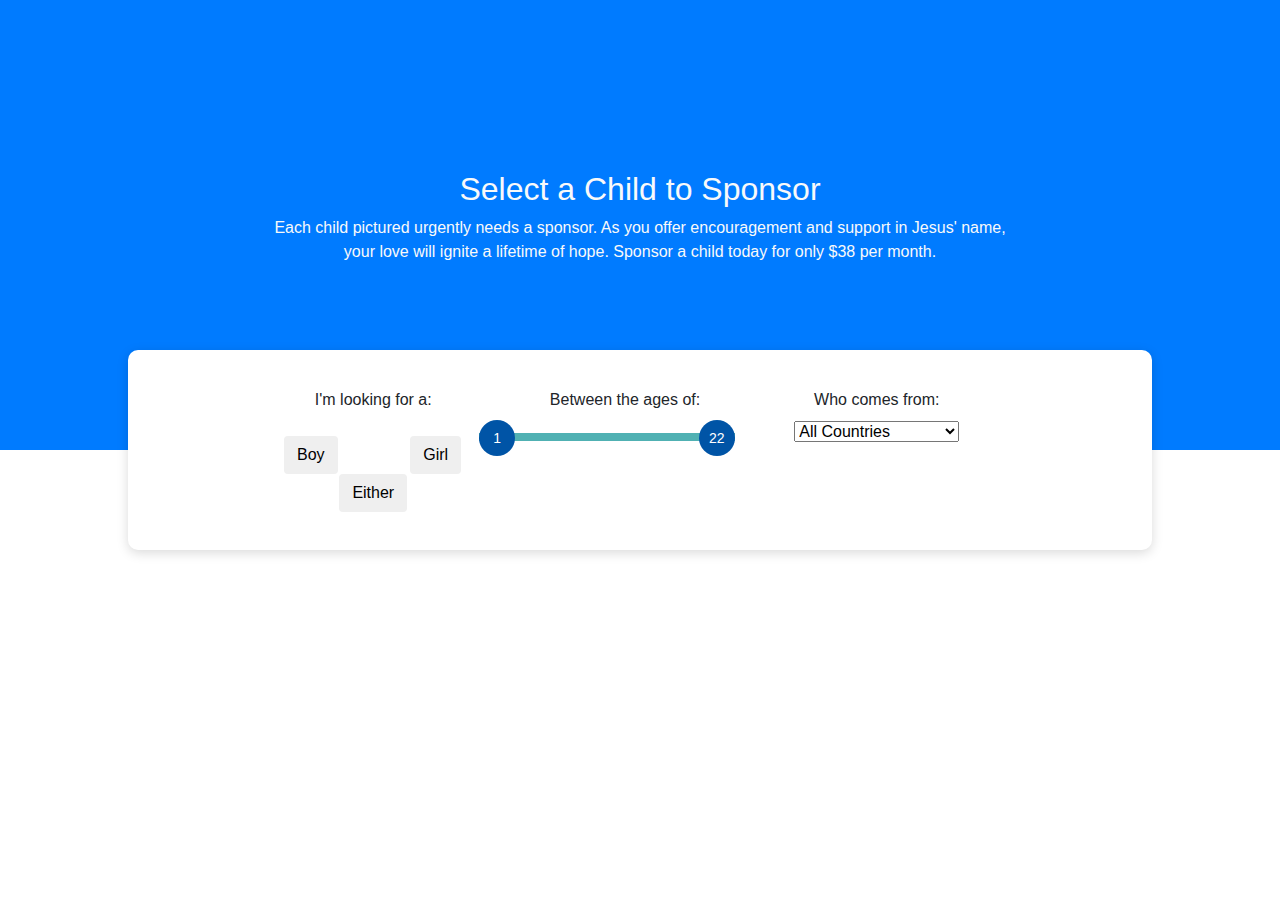
==== index.html @ 18fbce03 "first commit" ====
<!DOCTYPE html>
<html lang="en">
<head>
    <meta charset="UTF-8">
    <meta http-equiv="X-UA-Compatible" content="IE=edge">
    <meta name="viewport" content="width=device-width, initial-scale=1.0">
    <title>Sponsor A Child</title>
    <link rel="stylesheet" href="https://cdn.jsdelivr.net/npm/bootstrap@4.0.0/dist/css/bootstrap.min.css" integrity="sha384-Gn5384xqQ1aoWXA+058RXPxPg6fy4IWvTNh0E263XmFcJlSAwiGgFAW/dAiS6JXm" crossorigin="anonymous">
    <link rel="stylesheet" href="style.css">
</head>
<body>

    <div id="main">
        <div class="herosection bg-primary text-light text-center">
            <h2>Select a Child to Sponsor</h2>
            <p>Each child pictured urgently needs a sponsor. As you offer encouragement and support in Jesus' name,<br>
                your love will ignite a lifetime of hope. Sponsor a child today for only $38 per month.</p>
        </div>
        <div class="container-fluid nextsection">
        <form>
            <div class="row w-100">
              <div class="col p-2 m-2 text-center">
                <div>
                    <div class="text-center m-b-2 text-1 mb-4">I'm looking for a:</div>
                    <div class="button-array row">
                        <div class="col">
                            <button class="button-array__button btn" value="Male" aria-label="Search for a boy">Boy</button>
                        </div>
                        <div class="col">
                            <button class="button-array__button btn" value="Female" aria-label="Search for a girl">Girl</button>
                        </div>
                        <div class="col">
                            <button class="button-array__button btn" value="" aria-label="Search for a boy or girl" selected="">Either</button>
                        </div>
                    </div>
                </div>
              </div>
              <div class="col p-2 m-2 text-center">
                    <div class="text-center">
                        <div class="m-b-2 text-1"><label for="AgeMinFilter">Between the ages of:</label></div>
                        <div class="number-range" min="1" max="22">
                            <input type="hidden" class="number-range__min" value="1">
                            <input type="hidden" class="number-range__max" value="22">
                            <div class="number-range__slider" style="margin-left:-36px;">
                                <button class="number-range__button is-start" id="AgeMinFilter">1</button>
                                <button class="number-range__button is-end">22</button>
                            </div>
                        </div>
                    </div>
              </div>
              <div class="col p-2 m-2 text-center">
                        <div class="text-center m-b-2 text-1">
                            <label for="CountryFilter">Who comes from:</label>
                        </div>
                        <select class="select" id="CountryFilter">
                            <option value="">All Countries</option>
                                <option value="Bangladesh">Bangladesh</option>
                                <option value="Bolivia">Bolivia</option>
                                <option value="Brazil">Brazil</option>
                                <option value="Burkina Faso">Burkina Faso</option>
                                <option value="Colombia">Colombia</option>
                                <option value="Dominican Republic">Dominican Republic</option>
                                <option value="Ecuador">Ecuador</option>
                                <option value="El Salvador">El Salvador</option>
                                <option value="Ethiopia">Ethiopia</option>
                                <option value="Ghana">Ghana</option>
                                <option value="Guatemala">Guatemala</option>
                                <option value="Haiti">Haiti</option>
                                <option value="Honduras">Honduras</option>
                                <option value="Indonesia">Indonesia</option>
                                <option value="Kenya">Kenya</option>
                                <option value="Mexico">Mexico</option>
                                <option value="Nicaragua">Nicaragua</option>
                                <option value="Peru">Peru</option>
                                <option value="Philippines">Philippines</option>
                                <option value="Rwanda">Rwanda</option>
                                <option value="Sri Lanka">Sri Lanka</option>
                                <option value="Tanzania">Tanzania</option>
                                <option value="Thailand">Thailand</option>
                                <option value="Togo">Togo</option>
                                <option value="Uganda">Uganda</option>
                        </select>
                    </div>
              </div>
      
          </form>
        </div>
    </div>
    

    <script src="https://code.jquery.com/jquery-3.2.1.slim.min.js" integrity="sha384-KJ3o2DKtIkvYIK3UENzmM7KCkRr/rE9/Qpg6aAZGJwFDMVNA/GpGFF93hXpG5KkN" crossorigin="anonymous"></script>
<script src="https://cdn.jsdelivr.net/npm/popper.js@1.12.9/dist/umd/popper.min.js" integrity="sha384-ApNbgh9B+Y1QKtv3Rn7W3mgPxhU9K/ScQsAP7hUibX39j7fakFPskvXusvfa0b4Q" crossorigin="anonymous"></script>
<script src="https://cdn.jsdelivr.net/npm/bootstrap@4.0.0/dist/js/bootstrap.min.js" integrity="sha384-JZR6Spejh4U02d8jOt6vLEHfe/JQGiRRSQQxSfFWpi1MquVdAyjUar5+76PVCmYl" crossorigin="anonymous"></script>
</body>
</html>
---- style.css ----
* {
    margin: 0;
    padding: 0;
    box-sizing: border-box;
}
html, body {
    width: 100%;
    height: 100%;
}
#main {
    width: 100%;
    height: 100%;
}
.herosection {
    width: 100%;
    height: 50vh;
    background-color: aliceblue;
    display: flex;
    flex-direction: column;
    align-items: center;
    justify-content: center;
    margin-left: auto;
    margin-right: auto;
    z-index: -1;
}
.nextsection {
    width: 80%;
    margin-left: auto;
    margin-right: auto;
    height: 200px !important;
    border-radius: 10px !important;
    box-shadow: 0 3px 12px rgba(0,0,0,0.15);
    display: flex;
    justify-content: center;
    align-items: center;
    margin-top: -100px;
    z-index: 9;
    background-color: #fff;
}
form {
    width: 80% !important;
    padding: 20px;
}
.number-range__slider {
    position: relative;
    z-index: 1;
}
.number-range__button {
    position: absolute;
    top: 0;
    z-index: 1;
    background: #0054a6;
    color: #fff;
    font-size: 14px;
    display: flex;
    align-items: center;
    justify-content: center;
    height: 2.25rem;
    width: 2.25rem;
    border-radius: 50%;
    border: 0;
    cursor: pointer;
    line-height: 1em;
}
.number-range__slider:after {
    content: ' ';
    display: block;
    position: absolute;
    left: 0;
    top: calc(50% + 13px);
    z-index: 0;
    width: 100%;
    height: 8px;
    background: #50B1B3;
}
.number-range__button.is-end {
    right: 0;
}
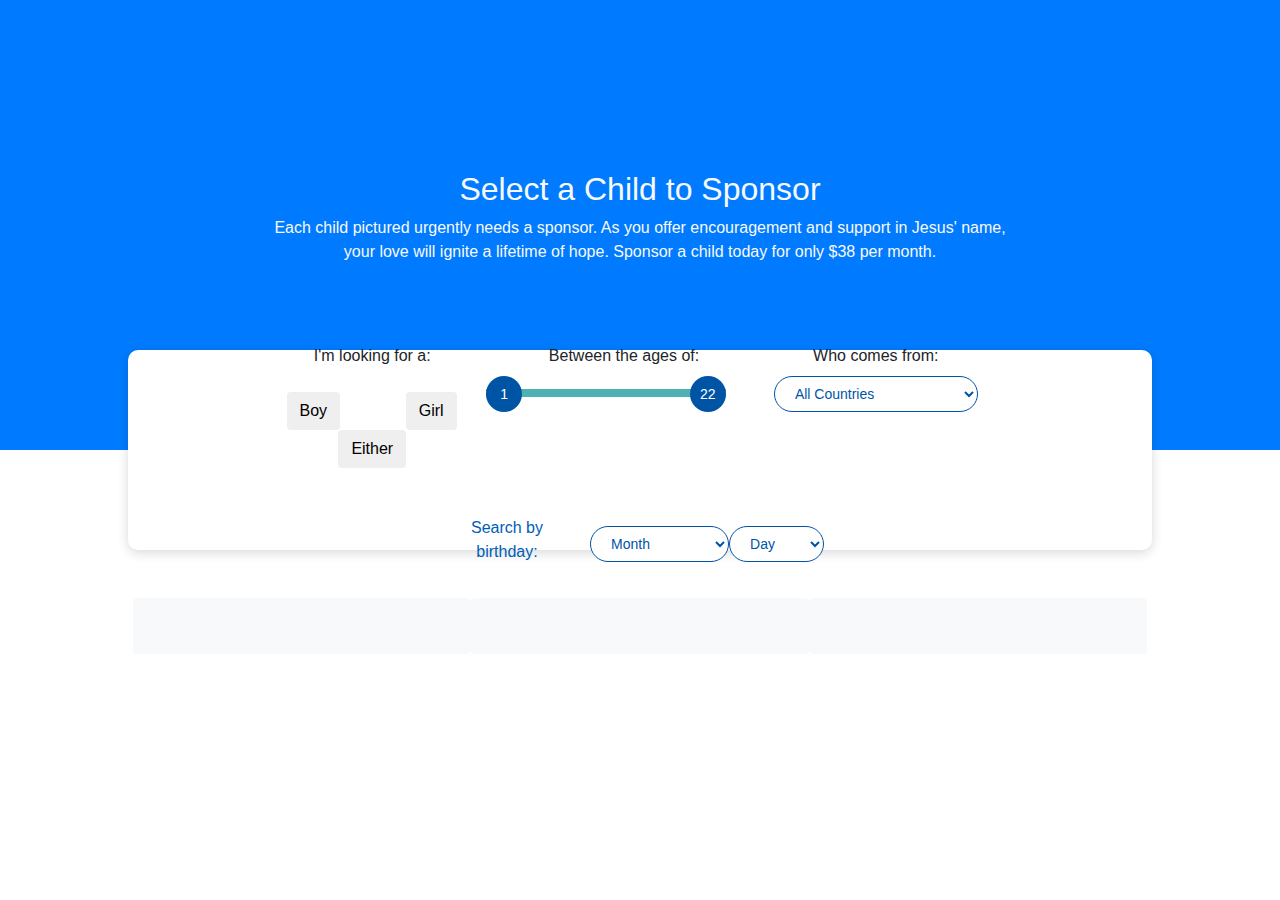
==== commit 4fe375d9: "Next Section Create" ====
--- a/index.html
+++ b/index.html
@@ -81,9 +81,85 @@
                                 <option value="Uganda">Uganda</option>
                         </select>
                     </div>
+                    <div class="birthday-options bg-blue100 p-3 p-md-tb-5 p-md-rl-6 order-0 order-md-1">
+                        <div class="row justify-content-center align-items-center g-1">
+                            <label class="col-12 col-sm-none text-blue d-sm-flex align-items-center text-center m-b-2 m-sm-b-0" for="BirthMonthFilter">
+                                <span class="text-1 text-center">Search by birthday:</span>
+                            </label>
+                            <div class="col-none">
+                                <select class="select" id="BirthMonthFilter" aria-label="Birth Month">
+                                    <option value="">Month</option>
+                                    <option value="1">January</option>
+                                    <option value="2">February</option>
+                                    <option value="3">March</option>
+                                    <option value="4">April</option>
+                                    <option value="5">May</option>
+                                    <option value="6">June</option>
+                                    <option value="7">July</option>
+                                    <option value="8">August</option>
+                                    <option value="9">September</option>
+                                    <option value="10">October</option>
+                                    <option value="11">November</option>
+                                    <option value="12">December</option>
+                                </select>
+                            </div>
+                            <div class="col-none">
+                                <select class="select" id="BirthDayFilter" aria-label="Birth Day">
+                                    <option value="">Day</option>
+                                        <option value="1">1</option>
+                                        <option value="2">2</option>
+                                        <option value="3">3</option>
+                                        <option value="4">4</option>
+                                        <option value="5">5</option>
+                                        <option value="6">6</option>
+                                        <option value="7">7</option>
+                                        <option value="8">8</option>
+                                        <option value="9">9</option>
+                                        <option value="10">10</option>
+                                        <option value="11">11</option>
+                                        <option value="12">12</option>
+                                        <option value="13">13</option>
+                                        <option value="14">14</option>
+                                        <option value="15">15</option>
+                                        <option value="16">16</option>
+                                        <option value="17">17</option>
+                                        <option value="18">18</option>
+                                        <option value="19">19</option>
+                                        <option value="20">20</option>
+                                        <option value="21">21</option>
+                                        <option value="22">22</option>
+                                        <option value="23">23</option>
+                                        <option value="24">24</option>
+                                        <option value="25">25</option>
+                                        <option value="26">26</option>
+                                        <option value="27">27</option>
+                                        <option value="28">28</option>
+                                        <option value="29">29</option>
+                                        <option value="30">30</option>
+                                        <option value="31">31</option>
+                                </select>
+                            </div>
+                        </div>
+                    </div>
               </div>
       
           </form>
+        </div>
+        
+        <div class="container-fluid">
+            <div class="container">
+                <div class="row m-5">
+                  <div class="col-sm shadow p-3 mb-5 bg-light rounded">
+                    <img src="https://media.ci.org/t_thumb/f_auto,q_auto,w_300/v1646649920/ChildPhotos/Published/09258497_lzqyov.jpg" alt="">
+                  </div>
+                  <div class="col-sm shadow p-3 mb-5 bg-light  rounded">
+                    <img src="https://media.ci.org/t_thumb/f_auto,q_auto,w_300/v1646649920/ChildPhotos/Published/09258497_lzqyov.jpg" alt="">
+                  </div>
+                  <div class="col-sm shadow p-3 mb-5 bg-light  rounded">
+                    <img src="https://media.ci.org/t_thumb/f_auto,q_auto,w_300/v1646649920/ChildPhotos/Published/09258497_lzqyov.jpg" alt="">
+                  </div>
+                </div>
+              </div>
         </div>
     </div>
     
--- a/style.css
+++ b/style.css
@@ -75,4 +75,58 @@
 }
 .number-range__button.is-end {
     right: 0;
+}
+.col.p-2.m-2.text-center {
+    display: flex !important;
+    flex-direction: column !important;
+    margin-left: auto !important;
+    margin-right: auto !important;
+    padding: 24px !important;
+}
+.birthday-options {
+    border-top-right-radius: 0.5rem;
+    border-top-left-radius: 0.5rem;
+    width: 100%;
+}
+.g-1 {
+    margin-right: -0.5rem;
+    margin-left: -0.5rem;
+}
+.text-1 {
+    font-size: 16px;
+}
+.select {
+    width: 100%;
+    height: unset;
+    border: 1px solid #0054a6;
+    border-radius: 2rem;
+    background-color: #fff;
+    background-image: url(/multimedia/icon-arrow-down-blue.svg) !important;
+    background-size: 7px 4px !important;
+    background-repeat: no-repeat !important;
+    background-position: center right 1rem !important;
+    padding: 0.5rem 2rem 0.5rem 1rem;
+    color: #0054a6;
+    font-size: 14px;
+    line-height: 1em;
+}
+.justify-content-center {
+    justify-content: center;
+}
+.align-items-center {
+    align-items: center;
+}
+.row {
+    display: flex;
+    flex-wrap: wrap;
+    margin-right: -1rem;
+    margin-left: -1rem;
+}
+.text-blue {
+    color: #005eb8 !important;
+}
+.col-12 {
+
+    -ms-flex: 0 0 100%;
+    flex: 0 0 22% !important;
 }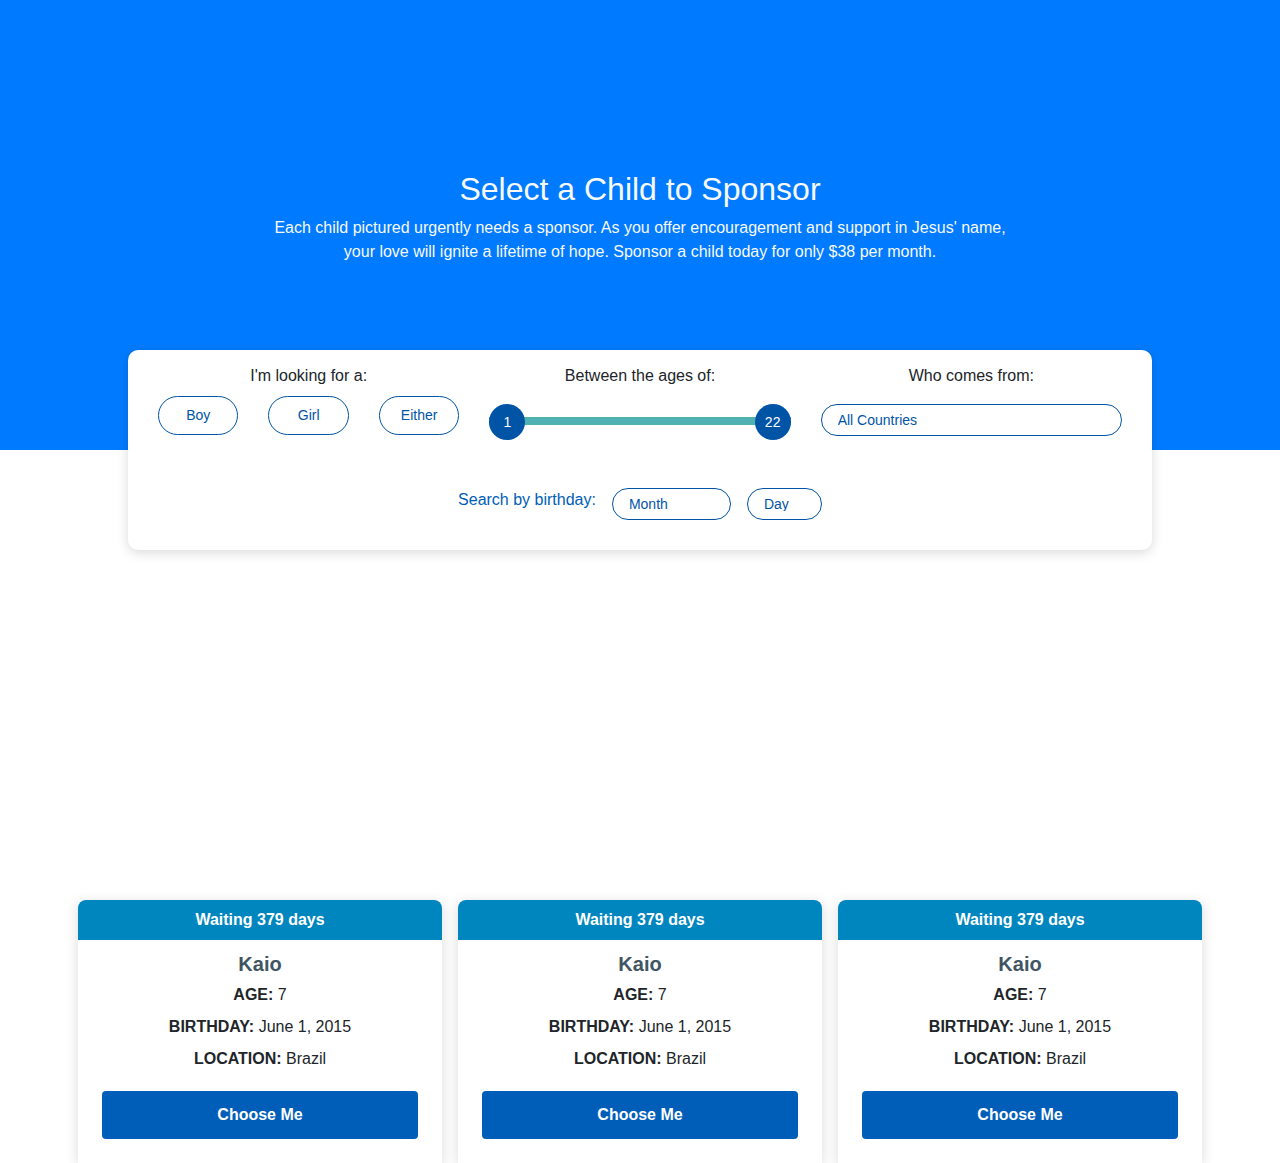
==== commit 3e08382b: "Merge pull request #2 from developermickey/mukeshbranch" ====
--- a/index.html
+++ b/index.html
@@ -17,150 +17,263 @@
                 your love will ignite a lifetime of hope. Sponsor a child today for only $38 per month.</p>
         </div>
         <div class="container-fluid nextsection">
-        <form>
-            <div class="row w-100">
-              <div class="col p-2 m-2 text-center">
-                <div>
-                    <div class="text-center m-b-2 text-1 mb-4">I'm looking for a:</div>
-                    <div class="button-array row">
-                        <div class="col">
-                            <button class="button-array__button btn" value="Male" aria-label="Search for a boy">Boy</button>
-                        </div>
-                        <div class="col">
-                            <button class="button-array__button btn" value="Female" aria-label="Search for a girl">Girl</button>
-                        </div>
-                        <div class="col">
-                            <button class="button-array__button btn" value="" aria-label="Search for a boy or girl" selected="">Either</button>
+            <div class="container">
+                <form id="contact-form" method="post" action="contact.php" role="form">
+                    <div class="controls">
+                        <div class="row">
+                            <div class="col-sm-4">
+                                <div class="form-group">
+                                    <div class="text-center m-b-2 text-1">I'm looking for a:</div>
+                                    <div class="button-array row m-rl-1">
+                                        <div class="col p-rl-1">
+                                            <button class="button-array__button" value="Male" aria-label="Search for a boy">Boy</button>
+                                        </div>
+                                        <div class="col p-rl-1">
+                                            <button class="button-array__button" value="Female" aria-label="Search for a girl">Girl</button>
+                                        </div>
+                                        <div class="col p-rl-1 m-md-t-3 m-lg-t-0">
+                                            <button class="button-array__button" value="" aria-label="Search for a boy or girl" selected="selected">Either</button>
+                                        </div>
+                                    </div>
+                                  
+                                </div>
+                            </div>
+                            <div class="col-sm-4">
+                                <div class="form-group">
+                                    <div class="text-center">
+                                        <div class="m-b-2 text-1"><label for="AgeMinFilter">Between the ages of:</label></div>
+                                        <div class="number-range" min="1" max="22">
+                                            <input type="hidden" class="number-range__min" value="1">
+                                            <input type="hidden" class="number-range__max" value="22">
+                                            <div class="number-range__slider" style="margin-left:-36px;">
+                                                <button class="number-range__button is-start" id="AgeMinFilter">1</button>
+                                                <button class="number-range__button is-end">22</button>
+                                            </div>
+                                        </div>
+                                    </div>
+                                   
+                                </div>
+                            </div>
+                            <div class="col-sm-4">
+                                <div class="form-group">
+                                    <div>
+                                        <div class="text-center m-b-2 text-1">
+                                            <label for="CountryFilter">Who comes from:</label>
+                                        </div>
+                                        <select class="select" id="CountryFilter">
+                                            <option value="">All Countries</option>
+                                                <option value="Bangladesh">Bangladesh</option>
+                                                <option value="Bolivia">Bolivia</option>
+                                                <option value="Brazil">Brazil</option>
+                                                <option value="Burkina Faso">Burkina Faso</option>
+                                                <option value="Colombia">Colombia</option>
+                                                <option value="Dominican Republic">Dominican Republic</option>
+                                                <option value="Ecuador">Ecuador</option>
+                                                <option value="El Salvador">El Salvador</option>
+                                                <option value="Ethiopia">Ethiopia</option>
+                                                <option value="Ghana">Ghana</option>
+                                                <option value="Guatemala">Guatemala</option>
+                                                <option value="Haiti">Haiti</option>
+                                                <option value="Honduras">Honduras</option>
+                                                <option value="Indonesia">Indonesia</option>
+                                                <option value="Kenya">Kenya</option>
+                                                <option value="Mexico">Mexico</option>
+                                                <option value="Nicaragua">Nicaragua</option>
+                                                <option value="Peru">Peru</option>
+                                                <option value="Philippines">Philippines</option>
+                                                <option value="Rwanda">Rwanda</option>
+                                                <option value="Sri Lanka">Sri Lanka</option>
+                                                <option value="Tanzania">Tanzania</option>
+                                                <option value="Thailand">Thailand</option>
+                                                <option value="Togo">Togo</option>
+                                                <option value="Uganda">Uganda</option>
+                                        </select>
+                                    </div>
+                                    
+                                </div>
+                            </div>
+                        </div>
+                        <div class="row mt-3">
+                            <div class="birthday-options bg-blue100 p-3 p-md-tb-5 p-md-rl-6 order-0 order-md-1">
+                                <div class="row justify-content-center align-items-center g-1">
+                                    <label class="col-12 col-sm-none text-blue d-sm-flex align-items-center text-center m-b-2 m-sm-b-0" for="BirthMonthFilter">
+                                        <div class="icon-circle m-r-2 d-none d-md-flex">
+                                            
+                                        </div>
+                                        <span class="text-1">Search by birthday:</span>
+                                    </label>
+                                    <div class="col-none">
+                                        <select class="select" id="BirthMonthFilter" aria-label="Birth Month">
+                                            <option value="">Month</option>
+                                            <option value="1">January</option>
+                                            <option value="2">February</option>
+                                            <option value="3">March</option>
+                                            <option value="4">April</option>
+                                            <option value="5">May</option>
+                                            <option value="6">June</option>
+                                            <option value="7">July</option>
+                                            <option value="8">August</option>
+                                            <option value="9">September</option>
+                                            <option value="10">October</option>
+                                            <option value="11">November</option>
+                                            <option value="12">December</option>
+                                        </select>
+                                    </div>
+                                    <div class="col-none">
+                                        <select class="select" id="BirthDayFilter" aria-label="Birth Day">
+                                            <option value="">Day</option>
+                                                <option value="1">1</option>
+                                                <option value="2">2</option>
+                                                <option value="3">3</option>
+                                                <option value="4">4</option>
+                                                <option value="5">5</option>
+                                                <option value="6">6</option>
+                                                <option value="7">7</option>
+                                                <option value="8">8</option>
+                                                <option value="9">9</option>
+                                                <option value="10">10</option>
+                                                <option value="11">11</option>
+                                                <option value="12">12</option>
+                                                <option value="13">13</option>
+                                                <option value="14">14</option>
+                                                <option value="15">15</option>
+                                                <option value="16">16</option>
+                                                <option value="17">17</option>
+                                                <option value="18">18</option>
+                                                <option value="19">19</option>
+                                                <option value="20">20</option>
+                                                <option value="21">21</option>
+                                                <option value="22">22</option>
+                                                <option value="23">23</option>
+                                                <option value="24">24</option>
+                                                <option value="25">25</option>
+                                                <option value="26">26</option>
+                                                <option value="27">27</option>
+                                                <option value="28">28</option>
+                                                <option value="29">29</option>
+                                                <option value="30">30</option>
+                                                <option value="31">31</option>
+                                        </select>
+                                    </div>
+                                </div>
+                            </div>
+                        </div>
+                    </div>
+            
+                   
+                    </div>
+                </form>
+            </div>
+        </div>
+       <div class="container">
+        <div class="container-lg p-tb-5">
+            <div class="row g-1 child-results">
+                <div class="child-card col-12 col-xs-6 col-md-4 m-tb-2">
+                    <div class="position-relative box-shadow-2 rounded-2 text-0 text-md-1 text-center">
+                        
+                            <div class="child-card__banner position-absolute top-0 left-0 z-10 w-100 bg-teal text-white p-2 rounded-tr-2 rounded-tl-2 text-700 text-center">
+                                Waiting 379 days
+                            </div>
+                        
+                        <a class="child-card__image position-realtive z-0 aspect-square rounded-tr-2 rounded-tl-2 bg-gray200" href="/sponsor_a_child/child-biography.htm?gid=09740630&amp;source=" title="An unsponsored boy named Kaio from Brazil who has waited 379 days for a sponsor">
+                            <img class="new" src="https://media.ci.org/t_thumb/f_auto,q_auto,w_300/v1644952578/ChildPhotos/Published/09740630_horiyp.jpg" alt="image of Kaio">
+                        </a>
+                        <div class="child-card__info p-3 p-md-4">
+                            <div class="child-card__name text-3 text-700 m-b-3">
+                                <a class="text-gray text-none" href="/sponsor_a_child/child-biography.htm?gid=09740630&amp;source=" title="An unsponsored boy named Kaio from Brazil who has waited 379 days for a sponsor">
+                                    Kaio
+                                </a>
+                            </div>
+                            <div class="child-card__age p-1 b-w-0 b-w-b-1 b-c-gray300 b-s-solid">
+                                <strong class="text-uppercase">Age:</strong>
+                                7
+                            </div>
+                            <div class="child-card__birthday p-1 b-w-0 b-w-b-1 b-c-gray300 b-s-solid">
+                                <strong class="d-block d-lg-inline text-uppercase">Birthday:</strong>
+                                June 1, 2015
+                            </div>
+                            <div class="child-card__location p-1 b-w-0 b-w-b-1 b-c-gray300 b-s-solid">
+                                <strong class="d-block d-lg-inline text-uppercase">Location:</strong>
+                                Brazil
+                            </div>
+                            <a class="child-card__button d-block w-100 bg-blue text-white text-center m-t-4 p-tb-3 p-rl-4 rounded-1 text-0 text-700 text-none" href="/sponsor_a_child/child-biography.htm?gid=09740630&amp;source=" title="An unsponsored boy named Kaio from Brazil who has waited 379 days for a sponsor">
+                                Choose Me
+                            </a>
                         </div>
                     </div>
                 </div>
-              </div>
-              <div class="col p-2 m-2 text-center">
-                    <div class="text-center">
-                        <div class="m-b-2 text-1"><label for="AgeMinFilter">Between the ages of:</label></div>
-                        <div class="number-range" min="1" max="22">
-                            <input type="hidden" class="number-range__min" value="1">
-                            <input type="hidden" class="number-range__max" value="22">
-                            <div class="number-range__slider" style="margin-left:-36px;">
-                                <button class="number-range__button is-start" id="AgeMinFilter">1</button>
-                                <button class="number-range__button is-end">22</button>
-                            </div>
-                        </div>
-                    </div>
-              </div>
-              <div class="col p-2 m-2 text-center">
-                        <div class="text-center m-b-2 text-1">
-                            <label for="CountryFilter">Who comes from:</label>
-                        </div>
-                        <select class="select" id="CountryFilter">
-                            <option value="">All Countries</option>
-                                <option value="Bangladesh">Bangladesh</option>
-                                <option value="Bolivia">Bolivia</option>
-                                <option value="Brazil">Brazil</option>
-                                <option value="Burkina Faso">Burkina Faso</option>
-                                <option value="Colombia">Colombia</option>
-                                <option value="Dominican Republic">Dominican Republic</option>
-                                <option value="Ecuador">Ecuador</option>
-                                <option value="El Salvador">El Salvador</option>
-                                <option value="Ethiopia">Ethiopia</option>
-                                <option value="Ghana">Ghana</option>
-                                <option value="Guatemala">Guatemala</option>
-                                <option value="Haiti">Haiti</option>
-                                <option value="Honduras">Honduras</option>
-                                <option value="Indonesia">Indonesia</option>
-                                <option value="Kenya">Kenya</option>
-                                <option value="Mexico">Mexico</option>
-                                <option value="Nicaragua">Nicaragua</option>
-                                <option value="Peru">Peru</option>
-                                <option value="Philippines">Philippines</option>
-                                <option value="Rwanda">Rwanda</option>
-                                <option value="Sri Lanka">Sri Lanka</option>
-                                <option value="Tanzania">Tanzania</option>
-                                <option value="Thailand">Thailand</option>
-                                <option value="Togo">Togo</option>
-                                <option value="Uganda">Uganda</option>
-                        </select>
-                    </div>
-                    <div class="birthday-options bg-blue100 p-3 p-md-tb-5 p-md-rl-6 order-0 order-md-1">
-                        <div class="row justify-content-center align-items-center g-1">
-                            <label class="col-12 col-sm-none text-blue d-sm-flex align-items-center text-center m-b-2 m-sm-b-0" for="BirthMonthFilter">
-                                <span class="text-1 text-center">Search by birthday:</span>
-                            </label>
-                            <div class="col-none">
-                                <select class="select" id="BirthMonthFilter" aria-label="Birth Month">
-                                    <option value="">Month</option>
-                                    <option value="1">January</option>
-                                    <option value="2">February</option>
-                                    <option value="3">March</option>
-                                    <option value="4">April</option>
-                                    <option value="5">May</option>
-                                    <option value="6">June</option>
-                                    <option value="7">July</option>
-                                    <option value="8">August</option>
-                                    <option value="9">September</option>
-                                    <option value="10">October</option>
-                                    <option value="11">November</option>
-                                    <option value="12">December</option>
-                                </select>
-                            </div>
-                            <div class="col-none">
-                                <select class="select" id="BirthDayFilter" aria-label="Birth Day">
-                                    <option value="">Day</option>
-                                        <option value="1">1</option>
-                                        <option value="2">2</option>
-                                        <option value="3">3</option>
-                                        <option value="4">4</option>
-                                        <option value="5">5</option>
-                                        <option value="6">6</option>
-                                        <option value="7">7</option>
-                                        <option value="8">8</option>
-                                        <option value="9">9</option>
-                                        <option value="10">10</option>
-                                        <option value="11">11</option>
-                                        <option value="12">12</option>
-                                        <option value="13">13</option>
-                                        <option value="14">14</option>
-                                        <option value="15">15</option>
-                                        <option value="16">16</option>
-                                        <option value="17">17</option>
-                                        <option value="18">18</option>
-                                        <option value="19">19</option>
-                                        <option value="20">20</option>
-                                        <option value="21">21</option>
-                                        <option value="22">22</option>
-                                        <option value="23">23</option>
-                                        <option value="24">24</option>
-                                        <option value="25">25</option>
-                                        <option value="26">26</option>
-                                        <option value="27">27</option>
-                                        <option value="28">28</option>
-                                        <option value="29">29</option>
-                                        <option value="30">30</option>
-                                        <option value="31">31</option>
-                                </select>
-                            </div>
-                        </div>
-                    </div>
-              </div>
-      
-          </form>
+                <div class="child-card col-12 col-xs-6 col-md-4 m-tb-2">
+                    <div class="position-relative box-shadow-2 rounded-2 text-0 text-md-1 text-center">
+                        
+                            <div class="child-card__banner position-absolute top-0 left-0 z-10 w-100 bg-teal text-white p-2 rounded-tr-2 rounded-tl-2 text-700 text-center">
+                                Waiting 379 days
+                            </div>
+                        
+                        <a class="child-card__image position-realtive z-0 aspect-square rounded-tr-2 rounded-tl-2 bg-gray200" href="/sponsor_a_child/child-biography.htm?gid=09740630&amp;source=" title="An unsponsored boy named Kaio from Brazil who has waited 379 days for a sponsor">
+                            <img class="new" src="https://media.ci.org/t_thumb/f_auto,q_auto,w_300/v1644952578/ChildPhotos/Published/09740630_horiyp.jpg" alt="image of Kaio">
+                        </a>
+                        <div class="child-card__info p-3 p-md-4">
+                            <div class="child-card__name text-3 text-700 m-b-3">
+                                <a class="text-gray text-none" href="/sponsor_a_child/child-biography.htm?gid=09740630&amp;source=" title="An unsponsored boy named Kaio from Brazil who has waited 379 days for a sponsor">
+                                    Kaio
+                                </a>
+                            </div>
+                            <div class="child-card__age p-1 b-w-0 b-w-b-1 b-c-gray300 b-s-solid">
+                                <strong class="text-uppercase">Age:</strong>
+                                7
+                            </div>
+                            <div class="child-card__birthday p-1 b-w-0 b-w-b-1 b-c-gray300 b-s-solid">
+                                <strong class="d-block d-lg-inline text-uppercase">Birthday:</strong>
+                                June 1, 2015
+                            </div>
+                            <div class="child-card__location p-1 b-w-0 b-w-b-1 b-c-gray300 b-s-solid">
+                                <strong class="d-block d-lg-inline text-uppercase">Location:</strong>
+                                Brazil
+                            </div>
+                            <a class="child-card__button d-block w-100 bg-blue text-white text-center m-t-4 p-tb-3 p-rl-4 rounded-1 text-0 text-700 text-none" href="/sponsor_a_child/child-biography.htm?gid=09740630&amp;source=" title="An unsponsored boy named Kaio from Brazil who has waited 379 days for a sponsor">
+                                Choose Me
+                            </a>
+                        </div>
+                    </div>
+                </div>
+                <div class="child-card col-12 col-xs-6 col-md-4 m-tb-2">
+                    <div class="position-relative box-shadow-2 rounded-2 text-0 text-md-1 text-center">
+                        
+                            <div class="child-card__banner position-absolute top-0 left-0 z-10 w-100 bg-teal text-white p-2 rounded-tr-2 rounded-tl-2 text-700 text-center">
+                                Waiting 379 days
+                            </div>
+                        
+                        <a class="child-card__image position-realtive z-0 aspect-square rounded-tr-2 rounded-tl-2 bg-gray200" href="/sponsor_a_child/child-biography.htm?gid=09740630&amp;source=" title="An unsponsored boy named Kaio from Brazil who has waited 379 days for a sponsor">
+                            <img class="new" src="https://media.ci.org/t_thumb/f_auto,q_auto,w_300/v1644952578/ChildPhotos/Published/09740630_horiyp.jpg" alt="image of Kaio">
+                        </a>
+                        <div class="child-card__info p-3 p-md-4">
+                            <div class="child-card__name text-3 text-700 m-b-3">
+                                <a class="text-gray text-none" href="/sponsor_a_child/child-biography.htm?gid=09740630&amp;source=" title="An unsponsored boy named Kaio from Brazil who has waited 379 days for a sponsor">
+                                    Kaio
+                                </a>
+                            </div>
+                            <div class="child-card__age p-1 b-w-0 b-w-b-1 b-c-gray300 b-s-solid">
+                                <strong class="text-uppercase">Age:</strong>
+                                7
+                            </div>
+                            <div class="child-card__birthday p-1 b-w-0 b-w-b-1 b-c-gray300 b-s-solid">
+                                <strong class="d-block d-lg-inline text-uppercase">Birthday:</strong>
+                                June 1, 2015
+                            </div>
+                            <div class="child-card__location p-1 b-w-0 b-w-b-1 b-c-gray300 b-s-solid">
+                                <strong class="d-block d-lg-inline text-uppercase">Location:</strong>
+                                Brazil
+                            </div>
+                            <a class="child-card__button d-block w-100 bg-blue text-white text-center m-t-4 p-tb-3 p-rl-4 rounded-1 text-0 text-700 text-none" href="/sponsor_a_child/child-biography.htm?gid=09740630&amp;source=" title="An unsponsored boy named Kaio from Brazil who has waited 379 days for a sponsor">
+                                Choose Me
+                            </a>
+                        </div>
+                    </div>
+                </div>
+            </div>
+          
         </div>
-        
-        <div class="container-fluid">
-            <div class="container">
-                <div class="row m-5">
-                  <div class="col-sm shadow p-3 mb-5 bg-light rounded">
-                    <img src="https://media.ci.org/t_thumb/f_auto,q_auto,w_300/v1646649920/ChildPhotos/Published/09258497_lzqyov.jpg" alt="">
-                  </div>
-                  <div class="col-sm shadow p-3 mb-5 bg-light  rounded">
-                    <img src="https://media.ci.org/t_thumb/f_auto,q_auto,w_300/v1646649920/ChildPhotos/Published/09258497_lzqyov.jpg" alt="">
-                  </div>
-                  <div class="col-sm shadow p-3 mb-5 bg-light  rounded">
-                    <img src="https://media.ci.org/t_thumb/f_auto,q_auto,w_300/v1646649920/ChildPhotos/Published/09258497_lzqyov.jpg" alt="">
-                  </div>
-                </div>
-              </div>
-        </div>
+    </div> 
     </div>
     
 
--- a/style.css
+++ b/style.css
@@ -37,13 +37,16 @@
     z-index: 9;
     background-color: #fff;
 }
-form {
-    width: 80% !important;
-    padding: 20px;
-}
-.number-range__slider {
-    position: relative;
-    z-index: 1;
+.button-array__button {
+    display: block;
+    width: 100%;
+    background: #fff;
+    color: #0054a6;
+    border: 1px solid #0054a6;
+    border-radius: 3rem;
+    padding: 0.5rem 1rem;
+    font-size: 14px;
+    cursor: pointer;
 }
 .number-range__button {
     position: absolute;
@@ -76,24 +79,34 @@
 .number-range__button.is-end {
     right: 0;
 }
-.col.p-2.m-2.text-center {
-    display: flex !important;
-    flex-direction: column !important;
-    margin-left: auto !important;
-    margin-right: auto !important;
-    padding: 24px !important;
-}
-.birthday-options {
-    border-top-right-radius: 0.5rem;
-    border-top-left-radius: 0.5rem;
-    width: 100%;
-}
-.g-1 {
-    margin-right: -0.5rem;
-    margin-left: -0.5rem;
-}
-.text-1 {
-    font-size: 16px;
+.number-range__button {
+    position: absolute;
+    top: 0;
+    z-index: 1;
+    background: #0054a6;
+    color: #fff;
+    font-size: 14px;
+    display: flex;
+    align-items: center;
+    justify-content: center;
+    height: 2.25rem;
+    width: 2.25rem;
+    border-radius: 50%;
+    border: 0;
+    cursor: pointer;
+    line-height: 1em;
+}
+.number-range {
+    position: relative;
+    padding-left: 36px;
+    height: 36px;
+}
+.number-range__slider {
+    position: relative;
+    z-index: 1;
+}
+label {
+    cursor: pointer;
 }
 .select {
     width: 100%;
@@ -101,7 +114,7 @@
     border: 1px solid #0054a6;
     border-radius: 2rem;
     background-color: #fff;
-    background-image: url(/multimedia/icon-arrow-down-blue.svg) !important;
+    background-image: url(https://www.compassion.com/multimedia/icon-arrow-down-blue.svg) !important;
     background-size: 7px 4px !important;
     background-repeat: no-repeat !important;
     background-position: center right 1rem !important;
@@ -110,23 +123,131 @@
     font-size: 14px;
     line-height: 1em;
 }
-.justify-content-center {
-    justify-content: center;
-}
-.align-items-center {
-    align-items: center;
+
+.m-b-2 {
+    margin-bottom: 0.5rem;
+}
+.bg-blue100 {
+    padding: 0;
+    margin: 0;
+}
+.birthday-options {
+    border-top-right-radius: 0.5rem;
+    border-top-left-radius: 0.5rem;
+    width: 100%;
 }
 .row {
-    display: flex;
-    flex-wrap: wrap;
-    margin-right: -1rem;
-    margin-left: -1rem;
+    display: flex !important;
+    flex-wrap: wrap !important;
 }
 .text-blue {
     color: #005eb8 !important;
 }
-.col-12 {
-
-    -ms-flex: 0 0 100%;
-    flex: 0 0 22% !important;
+.col-sm-none {
+    flex: none;
+    width: unset;
+}
+.g-1>* {
+    padding-right: 0.5rem;
+    padding-left: 0.5rem;
+}
+input[type=button], input[type=email], input[type=number], input[type=password], input[type=submit], input[type=tel], input[type=text], select, textarea {
+    -moz-appearance: none;
+    -webkit-appearance: none;
+    border-radius: 0;
+    font-family: Montserrat,Helvetica,Arial,sans-serif;
+}
+.position-relative {
+    position: relative;
+}
+.bg-teal {
+    background-color: #0086BF;
+}
+.position-absolute {
+    position: absolute;
+}
+.top-0 {
+    top: 0rem;
+}
+.z-10 {
+    z-index: 10;
+}
+.p-2 {
+    padding: 0.5rem;
+}
+.text-center {
+    text-align: center;
+}
+.text-white {
+    color: #fff !important;
+}
+.box-shadow-2 {
+    box-shadow: 0 3px 12px rgba(0,0,0,0.15);
+}
+.col-md-4 {
+    flex: none;
+    width: calc((4 / 12) * 100%);
+}
+.rounded-tl-2 {
+    border-top-left-radius: 0.5rem;
+    border-top-right-radius: 0.5rem;
+}
+.z-0 {
+    z-index: 0;
+}
+.bg-gray200 {
+    background-color: #ccc;
+}
+.rounded-tl-2 {
+    border-top-left-radius: 0.5rem;
+    border-top-right-radius: 0.5rem;
+}
+.aspect-square {
+    aspect-ratio: 1 / 1;
+}
+.new {
+    width: 100%;
+    object-fit: cover;
+}
+.b-c-gray300 {
+    border-color: #D8D8D8;
+}
+.bg-blue {
+    background-color: #005eb8;
+}
+.rounded-1 {
+    border-radius: 0.25rem;
+}
+.p-tb-3 {
+    padding-top: 0.75rem;
+    padding-bottom: 0.75rem;
+}
+.p-rl-4 {
+    padding-right: 1rem;
+    padding-left: 1rem;
+}
+.m-t-4 {
+    margin-top: 1rem;
+}
+.text-gray {
+    color: #425563 !important;
+}
+.text-none {
+    text-decoration: none !important;
+}
+.text-none {
+    text-transform: none !important;
+}
+.text-3 {
+    font-size: 1.25rem;
+}
+.text-700 {
+    font-weight: 700;
+}
+strong {
+    font-weight: inherit;
+    font-weight: bolder;
+}
+.text-uppercase {
+    text-transform: uppercase;
 }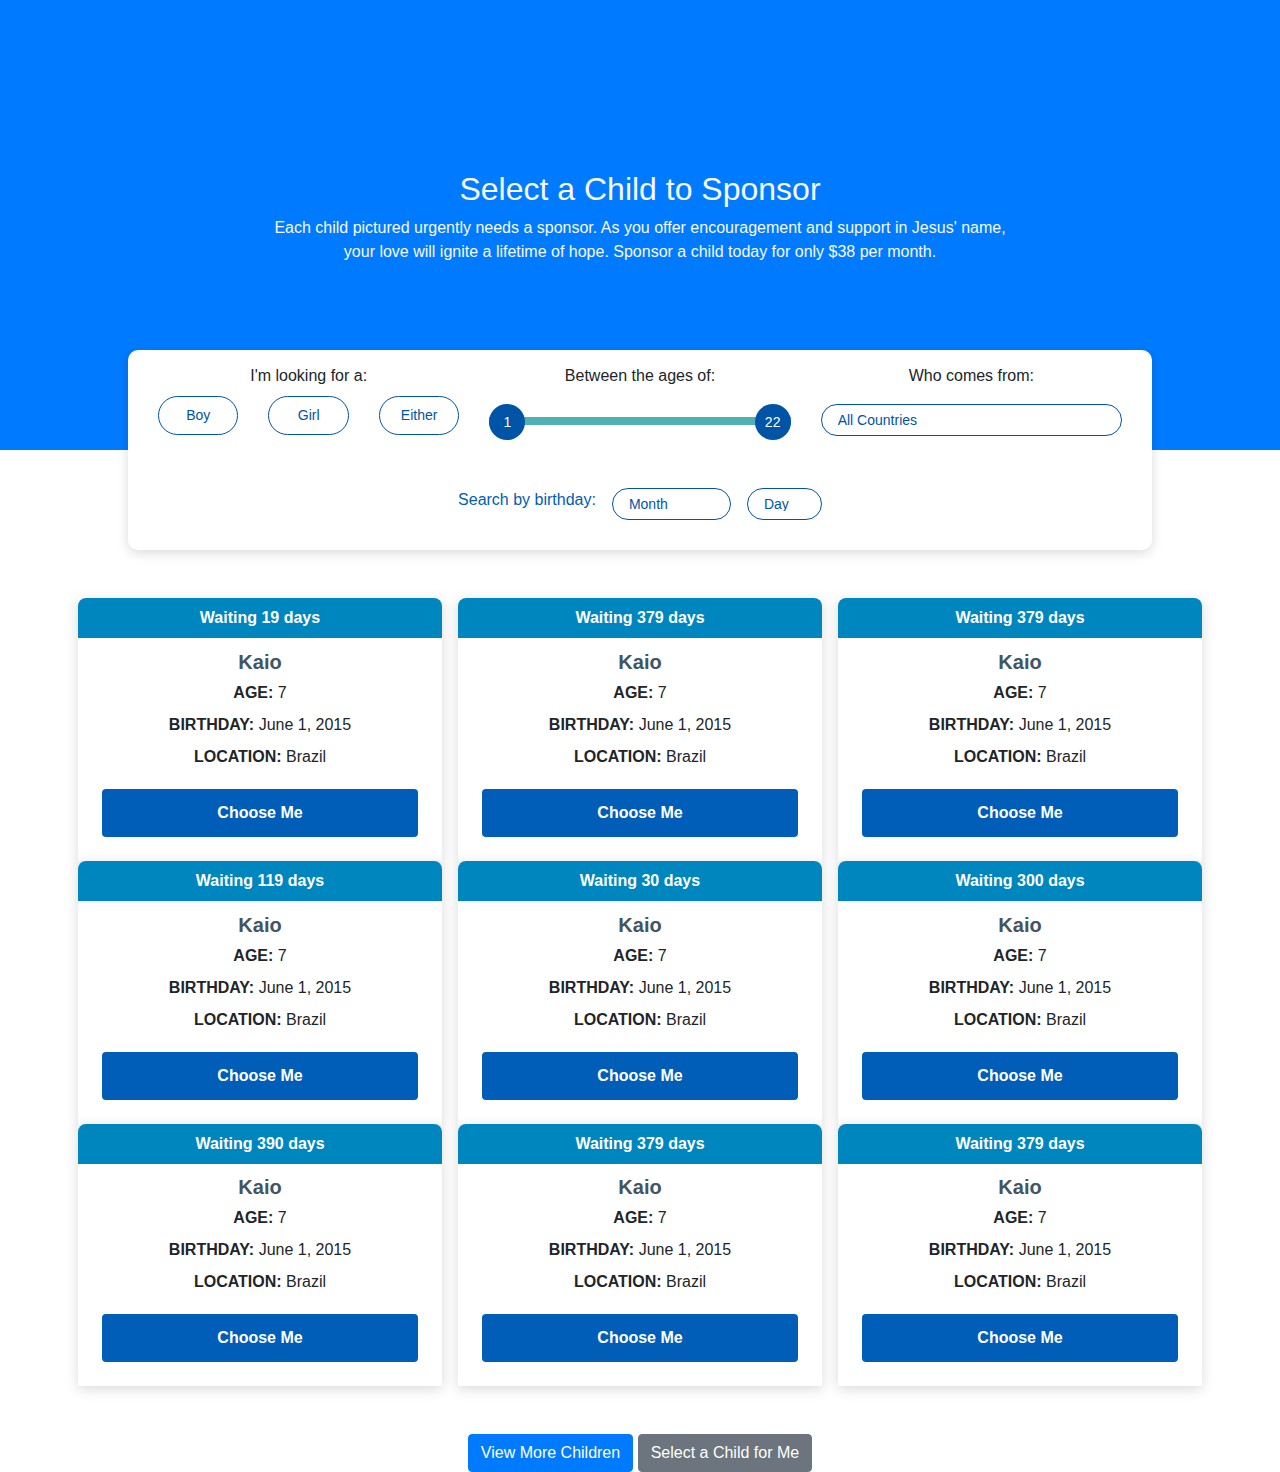
==== commit 1f36b868: "Merge pull request #4 from developermickey/mukeshbranch" ====
--- a/index.html
+++ b/index.html
@@ -158,122 +158,336 @@
                                 </div>
                             </div>
                         </div>
-                    </div>
+                    </div>    
             
                    
                     </div>
                 </form>
+                
+            </div>
+            <div class="container mt-5">
+                <div class="container-lg p-tb-5">
+                    <div class="row g-1 child-results">
+                        <div class="child-card col-12 col-xs-6 col-md-4 m-tb-2">
+                            <div class="position-relative box-shadow-2 rounded-2 text-0 text-md-1 text-center">
+                                
+                                    <div class="child-card__banner position-absolute top-0 left-0 z-10 w-100 bg-teal text-white p-2 rounded-tr-2 rounded-tl-2 text-700 text-center">
+                                        Waiting 19 days
+                                    </div>
+                                
+                                <a class="child-card__image position-realtive z-0 aspect-square rounded-tr-2 rounded-tl-2 bg-gray200" href="" title="An unsponsored boy named Kaio from Brazil who has waited 379 days for a sponsor">
+                                    <img class="new" src="https://media.ci.org/t_thumb/f_auto,q_auto,w_300/v1644952578/ChildPhotos/Published/09740630_horiyp.jpg" alt="image of Kaio">
+                                </a>
+                                <div class="child-card__info p-3 p-md-4">
+                                    <div class="child-card__name text-3 text-700 m-b-3">
+                                        <a class="text-gray text-none" href="" title="An unsponsored boy named Kaio from Brazil who has waited 379 days for a sponsor">
+                                            Kaio
+                                        </a>
+                                    </div>
+                                    <div class="child-card__age p-1 b-w-0 b-w-b-1 b-c-gray300 b-s-solid">
+                                        <strong class="text-uppercase">Age:</strong>
+                                        7
+                                    </div>
+                                    <div class="child-card__birthday p-1 b-w-0 b-w-b-1 b-c-gray300 b-s-solid">
+                                        <strong class="d-block d-lg-inline text-uppercase">Birthday:</strong>
+                                        June 1, 2015
+                                    </div>
+                                    <div class="child-card__location p-1 b-w-0 b-w-b-1 b-c-gray300 b-s-solid">
+                                        <strong class="d-block d-lg-inline text-uppercase">Location:</strong>
+                                        Brazil
+                                    </div>
+                                    <a class="child-card__button d-block w-100 bg-blue text-white text-center m-t-4 p-tb-3 p-rl-4 rounded-1 text-0 text-700 text-none" href="" title="An unsponsored boy named Kaio from Brazil who has waited 379 days for a sponsor">
+                                        Choose Me
+                                    </a>
+                                </div>
+                            </div>
+                        </div>
+                        <div class="child-card col-12 col-xs-6 col-md-4 m-tb-2">
+                            <div class="position-relative box-shadow-2 rounded-2 text-0 text-md-1 text-center">
+                                
+                                    <div class="child-card__banner position-absolute top-0 left-0 z-10 w-100 bg-teal text-white p-2 rounded-tr-2 rounded-tl-2 text-700 text-center">
+                                        Waiting 379 days
+                                    </div>
+                                
+                                <a class="child-card__image position-realtive z-0 aspect-square rounded-tr-2 rounded-tl-2 bg-gray200" href="" title="An unsponsored boy named Kaio from Brazil who has waited 379 days for a sponsor">
+                                    <img class="new" src="https://media.ci.org/t_thumb/f_auto,q_auto,w_300/v1644952578/ChildPhotos/Published/09740630_horiyp.jpg" alt="image of Kaio">
+                                </a>
+                                <div class="child-card__info p-3 p-md-4">
+                                    <div class="child-card__name text-3 text-700 m-b-3">
+                                        <a class="text-gray text-none" href="" title="An unsponsored boy named Kaio from Brazil who has waited 379 days for a sponsor">
+                                            Kaio
+                                        </a>
+                                    </div>
+                                    <div class="child-card__age p-1 b-w-0 b-w-b-1 b-c-gray300 b-s-solid">
+                                        <strong class="text-uppercase">Age:</strong>
+                                        7
+                                    </div>
+                                    <div class="child-card__birthday p-1 b-w-0 b-w-b-1 b-c-gray300 b-s-solid">
+                                        <strong class="d-block d-lg-inline text-uppercase">Birthday:</strong>
+                                        June 1, 2015
+                                    </div>
+                                    <div class="child-card__location p-1 b-w-0 b-w-b-1 b-c-gray300 b-s-solid">
+                                        <strong class="d-block d-lg-inline text-uppercase">Location:</strong>
+                                        Brazil
+                                    </div>
+                                    <a class="child-card__button d-block w-100 bg-blue text-white text-center m-t-4 p-tb-3 p-rl-4 rounded-1 text-0 text-700 text-none" href="" title="An unsponsored boy named Kaio from Brazil who has waited 379 days for a sponsor">
+                                        Choose Me
+                                    </a>
+                                </div>
+                            </div>
+                        </div>
+                        <div class="child-card col-12 col-xs-6 col-md-4 m-tb-2">
+                            <div class="position-relative box-shadow-2 rounded-2 text-0 text-md-1 text-center">
+                                
+                                    <div class="child-card__banner position-absolute top-0 left-0 z-10 w-100 bg-teal text-white p-2 rounded-tr-2 rounded-tl-2 text-700 text-center">
+                                        Waiting 379 days
+                                    </div>
+                                
+                                <a class="child-card__image position-realtive z-0 aspect-square rounded-tr-2 rounded-tl-2 bg-gray200" href="" title="An unsponsored boy named Kaio from Brazil who has waited 379 days for a sponsor">
+                                    <img class="new" src="https://media.ci.org/t_thumb/f_auto,q_auto,w_300/v1644952578/ChildPhotos/Published/09740630_horiyp.jpg" alt="image of Kaio">
+                                </a>
+                                <div class="child-card__info p-3 p-md-4">
+                                    <div class="child-card__name text-3 text-700 m-b-3">
+                                        <a class="text-gray text-none" href="" title="An unsponsored boy named Kaio from Brazil who has waited 379 days for a sponsor">
+                                            Kaio
+                                        </a>
+                                    </div>
+                                    <div class="child-card__age p-1 b-w-0 b-w-b-1 b-c-gray300 b-s-solid">
+                                        <strong class="text-uppercase">Age:</strong>
+                                        7
+                                    </div>
+                                    <div class="child-card__birthday p-1 b-w-0 b-w-b-1 b-c-gray300 b-s-solid">
+                                        <strong class="d-block d-lg-inline text-uppercase">Birthday:</strong>
+                                        June 1, 2015
+                                    </div>
+                                    <div class="child-card__location p-1 b-w-0 b-w-b-1 b-c-gray300 b-s-solid">
+                                        <strong class="d-block d-lg-inline text-uppercase">Location:</strong>
+                                        Brazil
+                                    </div>
+                                    <a class="child-card__button d-block w-100 bg-blue text-white text-center m-t-4 p-tb-3 p-rl-4 rounded-1 text-0 text-700 text-none" href="" title="An unsponsored boy named Kaio from Brazil who has waited 379 days for a sponsor">
+                                        Choose Me
+                                    </a>
+                                </div>
+                            </div>
+                        </div>
+                        <div class="child-card col-12 col-xs-6 col-md-4 m-tb-2">
+                            <div class="position-relative box-shadow-2 rounded-2 text-0 text-md-1 text-center">
+                                
+                                    <div class="child-card__banner position-absolute top-0 left-0 z-10 w-100 bg-teal text-white p-2 rounded-tr-2 rounded-tl-2 text-700 text-center">
+                                        Waiting 119 days
+                                    </div>
+                                
+                                <a class="child-card__image position-realtive z-0 aspect-square rounded-tr-2 rounded-tl-2 bg-gray200" href="" title="An unsponsored boy named Kaio from Brazil who has waited 379 days for a sponsor">
+                                    <img class="new" src="https://media.ci.org/t_thumb/f_auto,q_auto,w_300/v1644952578/ChildPhotos/Published/09740630_horiyp.jpg" alt="image of Kaio">
+                                </a>
+                                <div class="child-card__info p-3 p-md-4">
+                                    <div class="child-card__name text-3 text-700 m-b-3">
+                                        <a class="text-gray text-none" href="" title="An unsponsored boy named Kaio from Brazil who has waited 379 days for a sponsor">
+                                            Kaio
+                                        </a>
+                                    </div>
+                                    <div class="child-card__age p-1 b-w-0 b-w-b-1 b-c-gray300 b-s-solid">
+                                        <strong class="text-uppercase">Age:</strong>
+                                        7
+                                    </div>
+                                    <div class="child-card__birthday p-1 b-w-0 b-w-b-1 b-c-gray300 b-s-solid">
+                                        <strong class="d-block d-lg-inline text-uppercase">Birthday:</strong>
+                                        June 1, 2015
+                                    </div>
+                                    <div class="child-card__location p-1 b-w-0 b-w-b-1 b-c-gray300 b-s-solid">
+                                        <strong class="d-block d-lg-inline text-uppercase">Location:</strong>
+                                        Brazil
+                                    </div>
+                                    <a class="child-card__button d-block w-100 bg-blue text-white text-center m-t-4 p-tb-3 p-rl-4 rounded-1 text-0 text-700 text-none" href="" title="An unsponsored boy named Kaio from Brazil who has waited 379 days for a sponsor">
+                                        Choose Me
+                                    </a>
+                                </div>
+                            </div>
+                        </div>
+                        <div class="child-card col-12 col-xs-6 col-md-4 m-tb-2">
+                            <div class="position-relative box-shadow-2 rounded-2 text-0 text-md-1 text-center">
+                                
+                                    <div class="child-card__banner position-absolute top-0 left-0 z-10 w-100 bg-teal text-white p-2 rounded-tr-2 rounded-tl-2 text-700 text-center">
+                                        Waiting 30 days
+                                    </div>
+                                
+                                <a class="child-card__image position-realtive z-0 aspect-square rounded-tr-2 rounded-tl-2 bg-gray200" href="" title="An unsponsored boy named Kaio from Brazil who has waited 379 days for a sponsor">
+                                    <img class="new" src="https://media.ci.org/t_thumb/f_auto,q_auto,w_300/v1644952578/ChildPhotos/Published/09740630_horiyp.jpg" alt="image of Kaio">
+                                </a>
+                                <div class="child-card__info p-3 p-md-4">
+                                    <div class="child-card__name text-3 text-700 m-b-3">
+                                        <a class="text-gray text-none" href="" title="An unsponsored boy named Kaio from Brazil who has waited 379 days for a sponsor">
+                                            Kaio
+                                        </a>
+                                    </div>
+                                    <div class="child-card__age p-1 b-w-0 b-w-b-1 b-c-gray300 b-s-solid">
+                                        <strong class="text-uppercase">Age:</strong>
+                                        7
+                                    </div>
+                                    <div class="child-card__birthday p-1 b-w-0 b-w-b-1 b-c-gray300 b-s-solid">
+                                        <strong class="d-block d-lg-inline text-uppercase">Birthday:</strong>
+                                        June 1, 2015
+                                    </div>
+                                    <div class="child-card__location p-1 b-w-0 b-w-b-1 b-c-gray300 b-s-solid">
+                                        <strong class="d-block d-lg-inline text-uppercase">Location:</strong>
+                                        Brazil
+                                    </div>
+                                    <a class="child-card__button d-block w-100 bg-blue text-white text-center m-t-4 p-tb-3 p-rl-4 rounded-1 text-0 text-700 text-none" href="" title="An unsponsored boy named Kaio from Brazil who has waited 379 days for a sponsor">
+                                        Choose Me
+                                    </a>
+                                </div>
+                            </div>
+                        </div>
+                        <div class="child-card col-12 col-xs-6 col-md-4 m-tb-2">
+                            <div class="position-relative box-shadow-2 rounded-2 text-0 text-md-1 text-center">
+                                
+                                    <div class="child-card__banner position-absolute top-0 left-0 z-10 w-100 bg-teal text-white p-2 rounded-tr-2 rounded-tl-2 text-700 text-center">
+                                        Waiting 300 days
+                                    </div>
+                                
+                                <a class="child-card__image position-realtive z-0 aspect-square rounded-tr-2 rounded-tl-2 bg-gray200" href="" title="An unsponsored boy named Kaio from Brazil who has waited 379 days for a sponsor">
+                                    <img class="new" src="https://media.ci.org/t_thumb/f_auto,q_auto,w_300/v1644952578/ChildPhotos/Published/09740630_horiyp.jpg" alt="image of Kaio">
+                                </a>
+                                <div class="child-card__info p-3 p-md-4">
+                                    <div class="child-card__name text-3 text-700 m-b-3">
+                                        <a class="text-gray text-none" href="" title="An unsponsored boy named Kaio from Brazil who has waited 379 days for a sponsor">
+                                            Kaio
+                                        </a>
+                                    </div>
+                                    <div class="child-card__age p-1 b-w-0 b-w-b-1 b-c-gray300 b-s-solid">
+                                        <strong class="text-uppercase">Age:</strong>
+                                        7
+                                    </div>
+                                    <div class="child-card__birthday p-1 b-w-0 b-w-b-1 b-c-gray300 b-s-solid">
+                                        <strong class="d-block d-lg-inline text-uppercase">Birthday:</strong>
+                                        June 1, 2015
+                                    </div>
+                                    <div class="child-card__location p-1 b-w-0 b-w-b-1 b-c-gray300 b-s-solid">
+                                        <strong class="d-block d-lg-inline text-uppercase">Location:</strong>
+                                        Brazil
+                                    </div>
+                                    <a class="child-card__button d-block w-100 bg-blue text-white text-center m-t-4 p-tb-3 p-rl-4 rounded-1 text-0 text-700 text-none" href="" title="An unsponsored boy named Kaio from Brazil who has waited 379 days for a sponsor">
+                                        Choose Me
+                                    </a>
+                                </div>
+                            </div>
+                        </div>
+                        <div class="child-card col-12 col-xs-6 col-md-4 m-tb-2">
+                            <div class="position-relative box-shadow-2 rounded-2 text-0 text-md-1 text-center">
+                                
+                                    <div class="child-card__banner position-absolute top-0 left-0 z-10 w-100 bg-teal text-white p-2 rounded-tr-2 rounded-tl-2 text-700 text-center">
+                                        Waiting 390 days
+                                    </div>
+                                
+                                <a class="child-card__image position-realtive z-0 aspect-square rounded-tr-2 rounded-tl-2 bg-gray200" href="" title="An unsponsored boy named Kaio from Brazil who has waited 379 days for a sponsor">
+                                    <img class="new" src="https://media.ci.org/t_thumb/f_auto,q_auto,w_300/v1644952578/ChildPhotos/Published/09740630_horiyp.jpg" alt="image of Kaio">
+                                </a>
+                                <div class="child-card__info p-3 p-md-4">
+                                    <div class="child-card__name text-3 text-700 m-b-3">
+                                        <a class="text-gray text-none" href="" title="An unsponsored boy named Kaio from Brazil who has waited 379 days for a sponsor">
+                                            Kaio
+                                        </a>
+                                    </div>
+                                    <div class="child-card__age p-1 b-w-0 b-w-b-1 b-c-gray300 b-s-solid">
+                                        <strong class="text-uppercase">Age:</strong>
+                                        7
+                                    </div>
+                                    <div class="child-card__birthday p-1 b-w-0 b-w-b-1 b-c-gray300 b-s-solid">
+                                        <strong class="d-block d-lg-inline text-uppercase">Birthday:</strong>
+                                        June 1, 2015
+                                    </div>
+                                    <div class="child-card__location p-1 b-w-0 b-w-b-1 b-c-gray300 b-s-solid">
+                                        <strong class="d-block d-lg-inline text-uppercase">Location:</strong>
+                                        Brazil
+                                    </div>
+                                    <a class="child-card__button d-block w-100 bg-blue text-white text-center m-t-4 p-tb-3 p-rl-4 rounded-1 text-0 text-700 text-none" href="" title="An unsponsored boy named Kaio from Brazil who has waited 379 days for a sponsor">
+                                        Choose Me
+                                    </a>
+                                </div>
+                            </div>
+                        </div>
+                        <div class="child-card col-12 col-xs-6 col-md-4 m-tb-2">
+                            <div class="position-relative box-shadow-2 rounded-2 text-0 text-md-1 text-center">
+                                
+                                    <div class="child-card__banner position-absolute top-0 left-0 z-10 w-100 bg-teal text-white p-2 rounded-tr-2 rounded-tl-2 text-700 text-center">
+                                        Waiting 379 days
+                                    </div>
+                                
+                                <a class="child-card__image position-realtive z-0 aspect-square rounded-tr-2 rounded-tl-2 bg-gray200" href="" title="An unsponsored boy named Kaio from Brazil who has waited 379 days for a sponsor">
+                                    <img class="new" src="https://media.ci.org/t_thumb/f_auto,q_auto,w_300/v1644952578/ChildPhotos/Published/09740630_horiyp.jpg" alt="image of Kaio">
+                                </a>
+                                <div class="child-card__info p-3 p-md-4">
+                                    <div class="child-card__name text-3 text-700 m-b-3">
+                                        <a class="text-gray text-none" href="" title="An unsponsored boy named Kaio from Brazil who has waited 379 days for a sponsor">
+                                            Kaio
+                                        </a>
+                                    </div>
+                                    <div class="child-card__age p-1 b-w-0 b-w-b-1 b-c-gray300 b-s-solid">
+                                        <strong class="text-uppercase">Age:</strong>
+                                        7
+                                    </div>
+                                    <div class="child-card__birthday p-1 b-w-0 b-w-b-1 b-c-gray300 b-s-solid">
+                                        <strong class="d-block d-lg-inline text-uppercase">Birthday:</strong>
+                                        June 1, 2015
+                                    </div>
+                                    <div class="child-card__location p-1 b-w-0 b-w-b-1 b-c-gray300 b-s-solid">
+                                        <strong class="d-block d-lg-inline text-uppercase">Location:</strong>
+                                        Brazil
+                                    </div>
+                                    <a class="child-card__button d-block w-100 bg-blue text-white text-center m-t-4 p-tb-3 p-rl-4 rounded-1 text-0 text-700 text-none" href="" title="An unsponsored boy named Kaio from Brazil who has waited 379 days for a sponsor">
+                                        Choose Me
+                                    </a>
+                                </div>
+                            </div>
+                        </div>
+                        <div class="child-card col-12 col-xs-6 col-md-4 m-tb-2">
+                            <div class="position-relative box-shadow-2 rounded-2 text-0 text-md-1 text-center">
+                                
+                                    <div class="child-card__banner position-absolute top-0 left-0 z-10 w-100 bg-teal text-white p-2 rounded-tr-2 rounded-tl-2 text-700 text-center">
+                                        Waiting 379 days
+                                    </div>
+                                
+                                <a class="child-card__image position-realtive z-0 aspect-square rounded-tr-2 rounded-tl-2 bg-gray200" href="" title="An unsponsored boy named Kaio from Brazil who has waited 379 days for a sponsor">
+                                    <img class="new" src="https://media.ci.org/t_thumb/f_auto,q_auto,w_300/v1644952578/ChildPhotos/Published/09740630_horiyp.jpg" alt="image of Kaio">
+                                </a>
+                                <div class="child-card__info p-3 p-md-4">
+                                    <div class="child-card__name text-3 text-700 m-b-3">
+                                        <a class="text-gray text-none" href="" title="An unsponsored boy named Kaio from Brazil who has waited 379 days for a sponsor">
+                                            Kaio
+                                        </a>
+                                    </div>
+                                    <div class="child-card__age p-1 b-w-0 b-w-b-1 b-c-gray300 b-s-solid">
+                                        <strong class="text-uppercase">Age:</strong>
+                                        7
+                                    </div>
+                                    <div class="child-card__birthday p-1 b-w-0 b-w-b-1 b-c-gray300 b-s-solid">
+                                        <strong class="d-block d-lg-inline text-uppercase">Birthday:</strong>
+                                        June 1, 2015
+                                    </div>
+                                    <div class="child-card__location p-1 b-w-0 b-w-b-1 b-c-gray300 b-s-solid">
+                                        <strong class="d-block d-lg-inline text-uppercase">Location:</strong>
+                                        Brazil
+                                    </div>
+                                    <a class="child-card__button d-block w-100 bg-blue text-white text-center m-t-4 p-tb-3 p-rl-4 rounded-1 text-0 text-700 text-none" href="" title="An unsponsored boy named Kaio from Brazil who has waited 379 days for a sponsor">
+                                        Choose Me
+                                    </a>
+                                </div>
+                            </div>
+                        </div>
+                    </div>
+
+                    
+                  
+                </div>
+                
+            </div> 
+            <div class="container mt-5 text-center">
+                <button class="btn btn-primary">View More Children</button>
+                <button class="btn btn-secondary">Select a Child for Me</button>
             </div>
         </div>
-       <div class="container">
-        <div class="container-lg p-tb-5">
-            <div class="row g-1 child-results">
-                <div class="child-card col-12 col-xs-6 col-md-4 m-tb-2">
-                    <div class="position-relative box-shadow-2 rounded-2 text-0 text-md-1 text-center">
-                        
-                            <div class="child-card__banner position-absolute top-0 left-0 z-10 w-100 bg-teal text-white p-2 rounded-tr-2 rounded-tl-2 text-700 text-center">
-                                Waiting 379 days
-                            </div>
-                        
-                        <a class="child-card__image position-realtive z-0 aspect-square rounded-tr-2 rounded-tl-2 bg-gray200" href="/sponsor_a_child/child-biography.htm?gid=09740630&amp;source=" title="An unsponsored boy named Kaio from Brazil who has waited 379 days for a sponsor">
-                            <img class="new" src="https://media.ci.org/t_thumb/f_auto,q_auto,w_300/v1644952578/ChildPhotos/Published/09740630_horiyp.jpg" alt="image of Kaio">
-                        </a>
-                        <div class="child-card__info p-3 p-md-4">
-                            <div class="child-card__name text-3 text-700 m-b-3">
-                                <a class="text-gray text-none" href="/sponsor_a_child/child-biography.htm?gid=09740630&amp;source=" title="An unsponsored boy named Kaio from Brazil who has waited 379 days for a sponsor">
-                                    Kaio
-                                </a>
-                            </div>
-                            <div class="child-card__age p-1 b-w-0 b-w-b-1 b-c-gray300 b-s-solid">
-                                <strong class="text-uppercase">Age:</strong>
-                                7
-                            </div>
-                            <div class="child-card__birthday p-1 b-w-0 b-w-b-1 b-c-gray300 b-s-solid">
-                                <strong class="d-block d-lg-inline text-uppercase">Birthday:</strong>
-                                June 1, 2015
-                            </div>
-                            <div class="child-card__location p-1 b-w-0 b-w-b-1 b-c-gray300 b-s-solid">
-                                <strong class="d-block d-lg-inline text-uppercase">Location:</strong>
-                                Brazil
-                            </div>
-                            <a class="child-card__button d-block w-100 bg-blue text-white text-center m-t-4 p-tb-3 p-rl-4 rounded-1 text-0 text-700 text-none" href="/sponsor_a_child/child-biography.htm?gid=09740630&amp;source=" title="An unsponsored boy named Kaio from Brazil who has waited 379 days for a sponsor">
-                                Choose Me
-                            </a>
-                        </div>
-                    </div>
-                </div>
-                <div class="child-card col-12 col-xs-6 col-md-4 m-tb-2">
-                    <div class="position-relative box-shadow-2 rounded-2 text-0 text-md-1 text-center">
-                        
-                            <div class="child-card__banner position-absolute top-0 left-0 z-10 w-100 bg-teal text-white p-2 rounded-tr-2 rounded-tl-2 text-700 text-center">
-                                Waiting 379 days
-                            </div>
-                        
-                        <a class="child-card__image position-realtive z-0 aspect-square rounded-tr-2 rounded-tl-2 bg-gray200" href="/sponsor_a_child/child-biography.htm?gid=09740630&amp;source=" title="An unsponsored boy named Kaio from Brazil who has waited 379 days for a sponsor">
-                            <img class="new" src="https://media.ci.org/t_thumb/f_auto,q_auto,w_300/v1644952578/ChildPhotos/Published/09740630_horiyp.jpg" alt="image of Kaio">
-                        </a>
-                        <div class="child-card__info p-3 p-md-4">
-                            <div class="child-card__name text-3 text-700 m-b-3">
-                                <a class="text-gray text-none" href="/sponsor_a_child/child-biography.htm?gid=09740630&amp;source=" title="An unsponsored boy named Kaio from Brazil who has waited 379 days for a sponsor">
-                                    Kaio
-                                </a>
-                            </div>
-                            <div class="child-card__age p-1 b-w-0 b-w-b-1 b-c-gray300 b-s-solid">
-                                <strong class="text-uppercase">Age:</strong>
-                                7
-                            </div>
-                            <div class="child-card__birthday p-1 b-w-0 b-w-b-1 b-c-gray300 b-s-solid">
-                                <strong class="d-block d-lg-inline text-uppercase">Birthday:</strong>
-                                June 1, 2015
-                            </div>
-                            <div class="child-card__location p-1 b-w-0 b-w-b-1 b-c-gray300 b-s-solid">
-                                <strong class="d-block d-lg-inline text-uppercase">Location:</strong>
-                                Brazil
-                            </div>
-                            <a class="child-card__button d-block w-100 bg-blue text-white text-center m-t-4 p-tb-3 p-rl-4 rounded-1 text-0 text-700 text-none" href="/sponsor_a_child/child-biography.htm?gid=09740630&amp;source=" title="An unsponsored boy named Kaio from Brazil who has waited 379 days for a sponsor">
-                                Choose Me
-                            </a>
-                        </div>
-                    </div>
-                </div>
-                <div class="child-card col-12 col-xs-6 col-md-4 m-tb-2">
-                    <div class="position-relative box-shadow-2 rounded-2 text-0 text-md-1 text-center">
-                        
-                            <div class="child-card__banner position-absolute top-0 left-0 z-10 w-100 bg-teal text-white p-2 rounded-tr-2 rounded-tl-2 text-700 text-center">
-                                Waiting 379 days
-                            </div>
-                        
-                        <a class="child-card__image position-realtive z-0 aspect-square rounded-tr-2 rounded-tl-2 bg-gray200" href="/sponsor_a_child/child-biography.htm?gid=09740630&amp;source=" title="An unsponsored boy named Kaio from Brazil who has waited 379 days for a sponsor">
-                            <img class="new" src="https://media.ci.org/t_thumb/f_auto,q_auto,w_300/v1644952578/ChildPhotos/Published/09740630_horiyp.jpg" alt="image of Kaio">
-                        </a>
-                        <div class="child-card__info p-3 p-md-4">
-                            <div class="child-card__name text-3 text-700 m-b-3">
-                                <a class="text-gray text-none" href="/sponsor_a_child/child-biography.htm?gid=09740630&amp;source=" title="An unsponsored boy named Kaio from Brazil who has waited 379 days for a sponsor">
-                                    Kaio
-                                </a>
-                            </div>
-                            <div class="child-card__age p-1 b-w-0 b-w-b-1 b-c-gray300 b-s-solid">
-                                <strong class="text-uppercase">Age:</strong>
-                                7
-                            </div>
-                            <div class="child-card__birthday p-1 b-w-0 b-w-b-1 b-c-gray300 b-s-solid">
-                                <strong class="d-block d-lg-inline text-uppercase">Birthday:</strong>
-                                June 1, 2015
-                            </div>
-                            <div class="child-card__location p-1 b-w-0 b-w-b-1 b-c-gray300 b-s-solid">
-                                <strong class="d-block d-lg-inline text-uppercase">Location:</strong>
-                                Brazil
-                            </div>
-                            <a class="child-card__button d-block w-100 bg-blue text-white text-center m-t-4 p-tb-3 p-rl-4 rounded-1 text-0 text-700 text-none" href="/sponsor_a_child/child-biography.htm?gid=09740630&amp;source=" title="An unsponsored boy named Kaio from Brazil who has waited 379 days for a sponsor">
-                                Choose Me
-                            </a>
-                        </div>
-                    </div>
-                </div>
-            </div>
-          
-        </div>
-    </div> 
+       
+      
     </div>
     
 
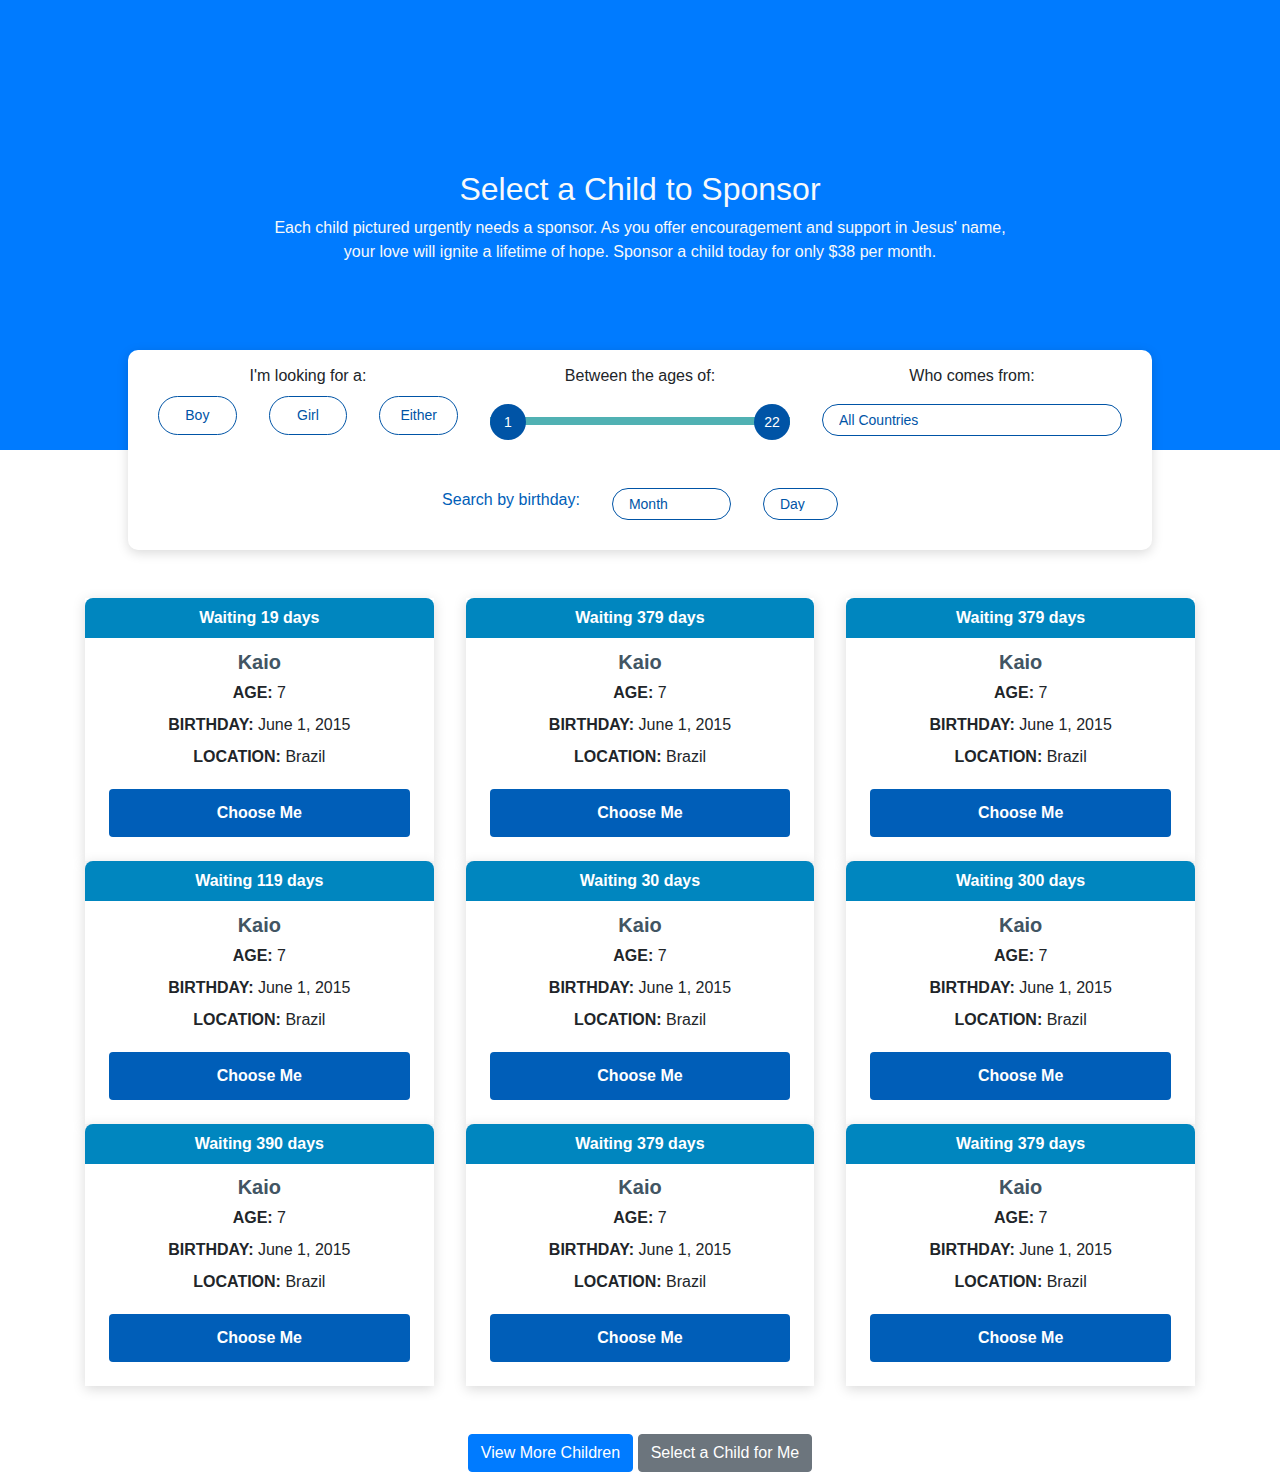
==== commit 158023d3: "Merge pull request #6 from developermickey/mukeshbranch" ====
--- a/index.html
+++ b/index.html
@@ -196,7 +196,7 @@
                                         <strong class="d-block d-lg-inline text-uppercase">Location:</strong>
                                         Brazil
                                     </div>
-                                    <a class="child-card__button d-block w-100 bg-blue text-white text-center m-t-4 p-tb-3 p-rl-4 rounded-1 text-0 text-700 text-none" href="" title="An unsponsored boy named Kaio from Brazil who has waited 379 days for a sponsor">
+                                    <a class="child-card__button d-block w-100 bg-blue text-white text-center m-t-4 p-tb-3 p-rl-4 rounded-1 text-0 text-700 text-none" href="./single-sponsor.html" title="An unsponsored boy named Kaio from Brazil who has waited 379 days for a sponsor">
                                         Choose Me
                                     </a>
                                 </div>
@@ -230,7 +230,7 @@
                                         <strong class="d-block d-lg-inline text-uppercase">Location:</strong>
                                         Brazil
                                     </div>
-                                    <a class="child-card__button d-block w-100 bg-blue text-white text-center m-t-4 p-tb-3 p-rl-4 rounded-1 text-0 text-700 text-none" href="" title="An unsponsored boy named Kaio from Brazil who has waited 379 days for a sponsor">
+                                    <a class="child-card__button d-block w-100 bg-blue text-white text-center m-t-4 p-tb-3 p-rl-4 rounded-1 text-0 text-700 text-none" href="./single-sponsor.html" title="An unsponsored boy named Kaio from Brazil who has waited 379 days for a sponsor">
                                         Choose Me
                                     </a>
                                 </div>
@@ -264,7 +264,7 @@
                                         <strong class="d-block d-lg-inline text-uppercase">Location:</strong>
                                         Brazil
                                     </div>
-                                    <a class="child-card__button d-block w-100 bg-blue text-white text-center m-t-4 p-tb-3 p-rl-4 rounded-1 text-0 text-700 text-none" href="" title="An unsponsored boy named Kaio from Brazil who has waited 379 days for a sponsor">
+                                    <a class="child-card__button d-block w-100 bg-blue text-white text-center m-t-4 p-tb-3 p-rl-4 rounded-1 text-0 text-700 text-none" href="./single-sponsor.html" title="An unsponsored boy named Kaio from Brazil who has waited 379 days for a sponsor">
                                         Choose Me
                                     </a>
                                 </div>
@@ -298,7 +298,7 @@
                                         <strong class="d-block d-lg-inline text-uppercase">Location:</strong>
                                         Brazil
                                     </div>
-                                    <a class="child-card__button d-block w-100 bg-blue text-white text-center m-t-4 p-tb-3 p-rl-4 rounded-1 text-0 text-700 text-none" href="" title="An unsponsored boy named Kaio from Brazil who has waited 379 days for a sponsor">
+                                    <a class="child-card__button d-block w-100 bg-blue text-white text-center m-t-4 p-tb-3 p-rl-4 rounded-1 text-0 text-700 text-none" href="./single-sponsor.html" title="An unsponsored boy named Kaio from Brazil who has waited 379 days for a sponsor">
                                         Choose Me
                                     </a>
                                 </div>
@@ -332,7 +332,7 @@
                                         <strong class="d-block d-lg-inline text-uppercase">Location:</strong>
                                         Brazil
                                     </div>
-                                    <a class="child-card__button d-block w-100 bg-blue text-white text-center m-t-4 p-tb-3 p-rl-4 rounded-1 text-0 text-700 text-none" href="" title="An unsponsored boy named Kaio from Brazil who has waited 379 days for a sponsor">
+                                    <a class="child-card__button d-block w-100 bg-blue text-white text-center m-t-4 p-tb-3 p-rl-4 rounded-1 text-0 text-700 text-none" href="./single-sponsor.html" title="An unsponsored boy named Kaio from Brazil who has waited 379 days for a sponsor">
                                         Choose Me
                                     </a>
                                 </div>
@@ -366,7 +366,7 @@
                                         <strong class="d-block d-lg-inline text-uppercase">Location:</strong>
                                         Brazil
                                     </div>
-                                    <a class="child-card__button d-block w-100 bg-blue text-white text-center m-t-4 p-tb-3 p-rl-4 rounded-1 text-0 text-700 text-none" href="" title="An unsponsored boy named Kaio from Brazil who has waited 379 days for a sponsor">
+                                    <a class="child-card__button d-block w-100 bg-blue text-white text-center m-t-4 p-tb-3 p-rl-4 rounded-1 text-0 text-700 text-none" href="./single-sponsor.html" title="An unsponsored boy named Kaio from Brazil who has waited 379 days for a sponsor">
                                         Choose Me
                                     </a>
                                 </div>
@@ -400,7 +400,7 @@
                                         <strong class="d-block d-lg-inline text-uppercase">Location:</strong>
                                         Brazil
                                     </div>
-                                    <a class="child-card__button d-block w-100 bg-blue text-white text-center m-t-4 p-tb-3 p-rl-4 rounded-1 text-0 text-700 text-none" href="" title="An unsponsored boy named Kaio from Brazil who has waited 379 days for a sponsor">
+                                    <a class="child-card__button d-block w-100 bg-blue text-white text-center m-t-4 p-tb-3 p-rl-4 rounded-1 text-0 text-700 text-none" href="./single-sponsor.html" title="An unsponsored boy named Kaio from Brazil who has waited 379 days for a sponsor">
                                         Choose Me
                                     </a>
                                 </div>
@@ -434,7 +434,7 @@
                                         <strong class="d-block d-lg-inline text-uppercase">Location:</strong>
                                         Brazil
                                     </div>
-                                    <a class="child-card__button d-block w-100 bg-blue text-white text-center m-t-4 p-tb-3 p-rl-4 rounded-1 text-0 text-700 text-none" href="" title="An unsponsored boy named Kaio from Brazil who has waited 379 days for a sponsor">
+                                    <a class="child-card__button d-block w-100 bg-blue text-white text-center m-t-4 p-tb-3 p-rl-4 rounded-1 text-0 text-700 text-none" href="./single-sponsor.html" title="An unsponsored boy named Kaio from Brazil who has waited 379 days for a sponsor">
                                         Choose Me
                                     </a>
                                 </div>
@@ -468,7 +468,7 @@
                                         <strong class="d-block d-lg-inline text-uppercase">Location:</strong>
                                         Brazil
                                     </div>
-                                    <a class="child-card__button d-block w-100 bg-blue text-white text-center m-t-4 p-tb-3 p-rl-4 rounded-1 text-0 text-700 text-none" href="" title="An unsponsored boy named Kaio from Brazil who has waited 379 days for a sponsor">
+                                    <a class="child-card__button d-block w-100 bg-blue text-white text-center m-t-4 p-tb-3 p-rl-4 rounded-1 text-0 text-700 text-none" href="./single-sponsor.html" title="An unsponsored boy named Kaio from Brazil who has waited 379 days for a sponsor">
                                         Choose Me
                                     </a>
                                 </div>
--- a/style.css
+++ b/style.css
@@ -10,6 +10,14 @@
 #main {
     width: 100%;
     height: 100%;
+    margin-left: auto;
+    margin-right: auto;
+}
+.main {
+    width: 60% !important;
+    height: 100%;
+    margin-left: auto;
+    margin-right: auto;
 }
 .herosection {
     width: 100%;
@@ -250,4 +258,87 @@
 }
 .text-uppercase {
     text-transform: uppercase;
+}
+.text-5 {
+    font-size: 1.75rem;
+}
+.row {
+    display: flex;
+    flex-wrap: wrap;
+    margin-right: -1rem;
+    margin-left: -1rem;
+}
+.row>* {
+    padding-right: 1rem;
+    padding-left: 1rem;
+}
+
+.child-biography-card__photo {
+    position: relative;
+    width: 100%;
+    height: 0;
+    padding-top: 100%;
+    border-radius: 0.5rem;
+    box-shadow: 0 0.25rem 0.25rem rgba(0,0,0,.25);
+}
+.child-biography-card__photo-image {
+    position: absolute;
+    top: 0;
+    left: 0;
+    width: 100%;
+    height: 100%;
+    border-radius: 0.5rem;
+    object-fit: cover;
+    object-position: top;
+    background: #ccc;
+}
+.child-biography-card__photo-alert {
+    position: absolute;
+    bottom: 0;
+    left: 0;
+    z-index: 1;
+    width: 100%;
+    padding: 1rem;
+    border-bottom-right-radius: 0.5rem;
+    border-bottom-left-radius: 0.5rem;
+    background: #0086BF;
+    color: #FFFFFF;
+    font-size: .875rem;
+    text-align: center;
+}
+.u-fonts-loaded h1 {
+font-family: Montserrat,Helvetica,Arial,sans-serif;
+letter-spacing: normal;
+}
+
+.text-7 {
+font-size: 2.5rem;
+}
+.m-b-4 {
+margin-bottom: 1rem;
+}
+.m-tb-5 {
+    margin-top: 2rem;
+    margin-bottom: 2rem;
+}
+.o-button {
+    display: inline-block;
+    border: none;
+    border-radius: 3px;
+    background: #ffb500;
+    color: #425563;
+    font-weight: 700;
+    line-height: 1em;
+    text-decoration: none;
+    text-transform: uppercase;
+    box-shadow: 1px 1px 5px rgba(0,0,0,.3);
+    font-size: .79rem;
+    padding: 15px 20px;
+    text-decoration: none;
+}
+.o-button--lg {
+    font-size: 1.125rem;
+}
+.m-t-5 {
+    margin-top: 2rem;
 }